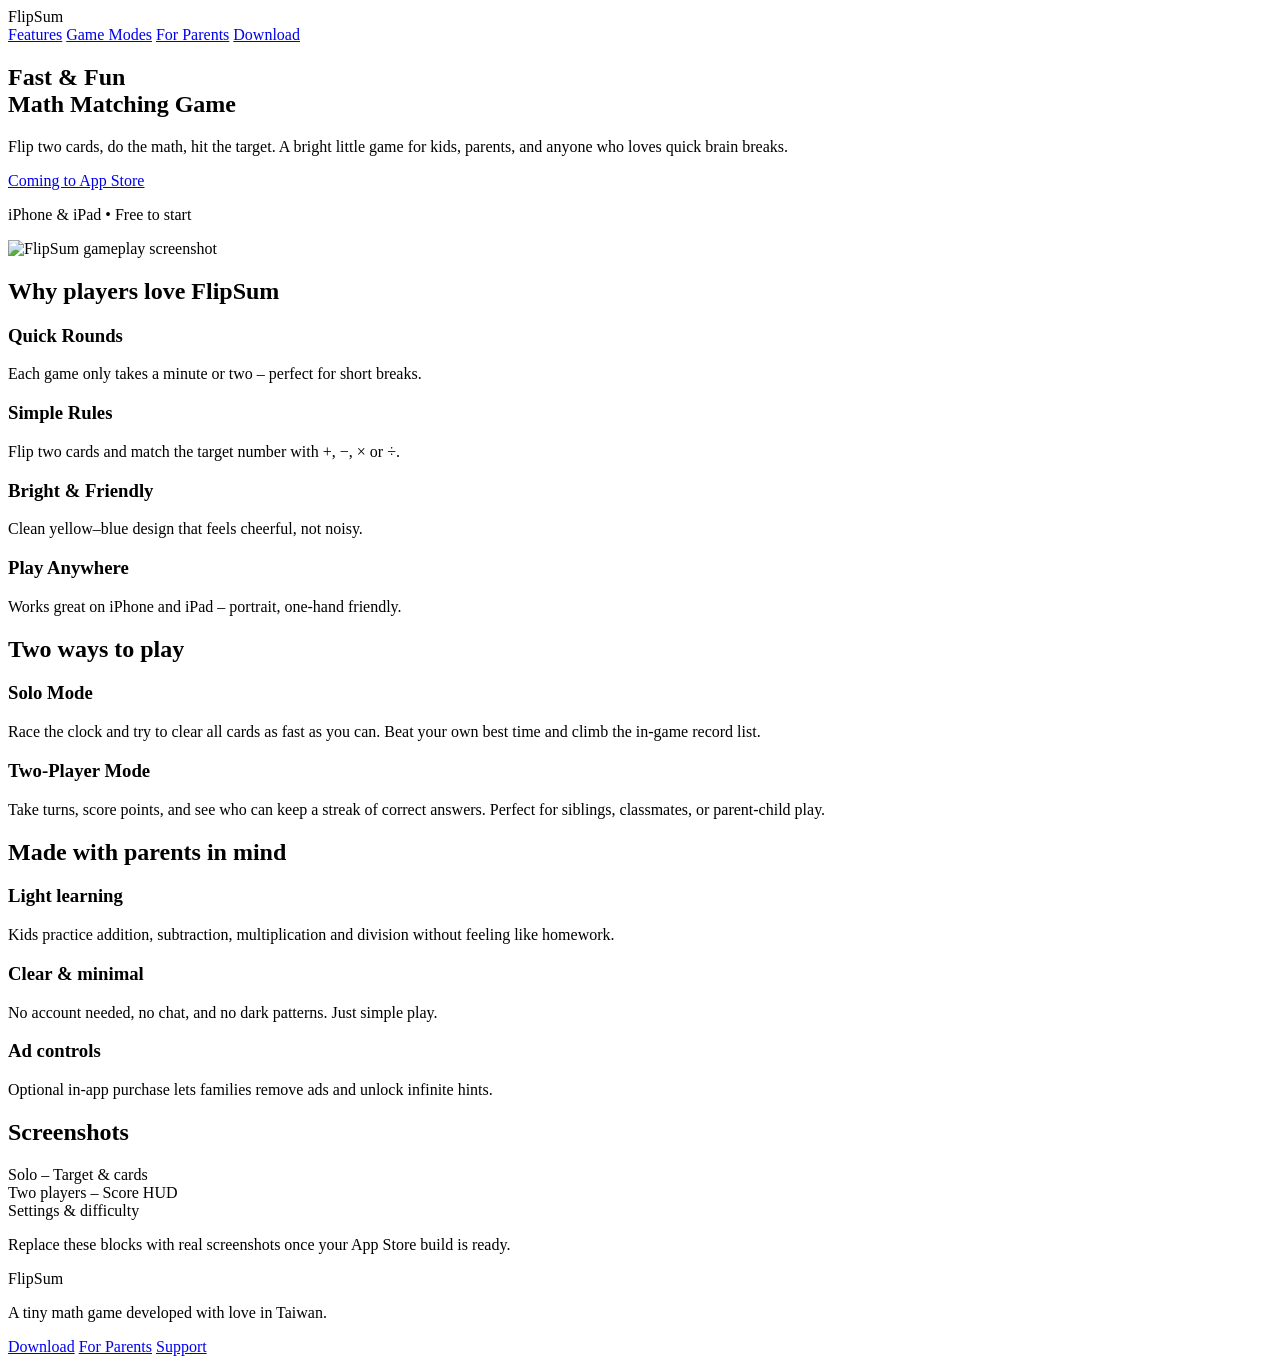
==== index.html @ 0a818617 "Create  index.html" ====
<!DOCTYPE html>
<html lang="en">
<head>
  <meta charset="UTF-8" />
  <title>FlipSum – Fast & Fun Math Game</title>
  <meta name="viewport" content="width=device-width, initial-scale=1.0" />
  <meta name="description"
        content="FlipSum is a bright, fast-paced math puzzle game. Match two cards to hit the target number. Play solo or challenge a friend!" />
  <link rel="stylesheet" href="styles.css" />
  <link rel="preconnect" href="https://fonts.googleapis.com">
  <link rel="preconnect" href="https://fonts.gstatic.com" crossorigin>
  <link href="https://fonts.googleapis.com/css2?family=Nunito:wght@600;700;800&display=swap" rel="stylesheet">
</head>
<body>
  <!-- 顶部導航 -->
  <header class="site-header">
    <div class="container header-inner">
      <div class="logo">FlipSum</div>
      <nav class="nav">
        <a href="#features">Features</a>
        <a href="#modes">Game Modes</a>
        <a href="#parents">For Parents</a>
        <a href="#download">Download</a>
      </nav>
    </div>
  </header>

  <!-- Hero 區 -->
  <section class="hero">
    <div class="container hero-inner">
      <div class="hero-text">
        <h1>Fast & Fun<br>Math Matching Game</h1>
        <p>
          Flip two cards, do the math, hit the target.  
          A bright little game for kids, parents, and anyone who loves quick brain breaks.
        </p>
        <div class="hero-ctas" id="download">
          <!-- 之後可以換成真的 App Store badge 圖片 -->
          <a class="btn-primary" href="#" aria-disabled="true">
            Coming to App Store
          </a>
          <p class="small-note">iPhone & iPad • Free to start</p>
        </div>
      </div>

      <!-- 手機截圖（之後把 src 換成你自己的圖） -->
      <div class="hero-phone">
        <div class="phone-frame">
          <img src="images/flipsum-iphone.png"
               alt="FlipSum gameplay screenshot" />
        </div>
      </div>
    </div>
  </section>

  <!-- Features 區 -->
  <section class="section" id="features">
    <div class="container">
      <h2 class="section-title">Why players love FlipSum</h2>
      <div class="features-grid">
        <div class="feature-card">
          <h3>Quick Rounds</h3>
          <p>Each game only takes a minute or two – perfect for short breaks.</p>
        </div>
        <div class="feature-card">
          <h3>Simple Rules</h3>
          <p>Flip two cards and match the target number with +, −, × or ÷.</p>
        </div>
        <div class="feature-card">
          <h3>Bright & Friendly</h3>
          <p>Clean yellow–blue design that feels cheerful, not noisy.</p>
        </div>
        <div class="feature-card">
          <h3>Play Anywhere</h3>
          <p>Works great on iPhone and iPad – portrait, one-hand friendly.</p>
        </div>
      </div>
    </div>
  </section>

  <!-- 模式區 -->
  <section class="section section-alt" id="modes">
    <div class="container">
      <h2 class="section-title">Two ways to play</h2>
      <div class="modes-grid">
        <div class="mode-card">
          <h3>Solo Mode</h3>
          <p>
            Race the clock and try to clear all cards as fast as you can.
            Beat your own best time and climb the in-game record list.
          </p>
        </div>
        <div class="mode-card">
          <h3>Two-Player Mode</h3>
          <p>
            Take turns, score points, and see who can keep a streak of correct answers.
            Perfect for siblings, classmates, or parent-child play.
          </p>
        </div>
      </div>
    </div>
  </section>

  <!-- For Parents 區 -->
  <section class="section" id="parents">
    <div class="container">
      <h2 class="section-title">Made with parents in mind</h2>
      <div class="parents-grid">
        <div class="parent-card">
          <h3>Light learning</h3>
          <p>Kids practice addition, subtraction, multiplication and division without feeling like homework.</p>
        </div>
        <div class="parent-card">
          <h3>Clear & minimal</h3>
          <p>No account needed, no chat, and no dark patterns. Just simple play.</p>
        </div>
        <div class="parent-card">
          <h3>Ad controls</h3>
          <p>Optional in-app purchase lets families remove ads and unlock infinite hints.</p>
        </div>
      </div>
    </div>
  </section>

  <!-- 截圖區（之後放多張） -->
  <section class="section section-alt">
    <div class="container">
      <h2 class="section-title">Screenshots</h2>
      <div class="screenshots-grid">
        <div class="screenshot-placeholder">Solo – Target & cards</div>
        <div class="screenshot-placeholder">Two players – Score HUD</div>
        <div class="screenshot-placeholder">Settings & difficulty</div>
      </div>
      <p class="small-note">
        Replace these blocks with real screenshots once your App Store build is ready.
      </p>
    </div>
  </section>

  <!-- Footer -->
  <footer class="site-footer">
    <div class="container footer-inner">
      <div>
        <div class="logo footer-logo">FlipSum</div>
        <p class="footer-text">A tiny math game developed with love in Taiwan.</p>
      </div>
      <div class="footer-links">
        <a href="#download">Download</a>
        <a href="#parents">For Parents</a>
        <a href="mailto:contact@example.com">Support</a>
      </div>
    </div>
  </footer>
</body>
</html>
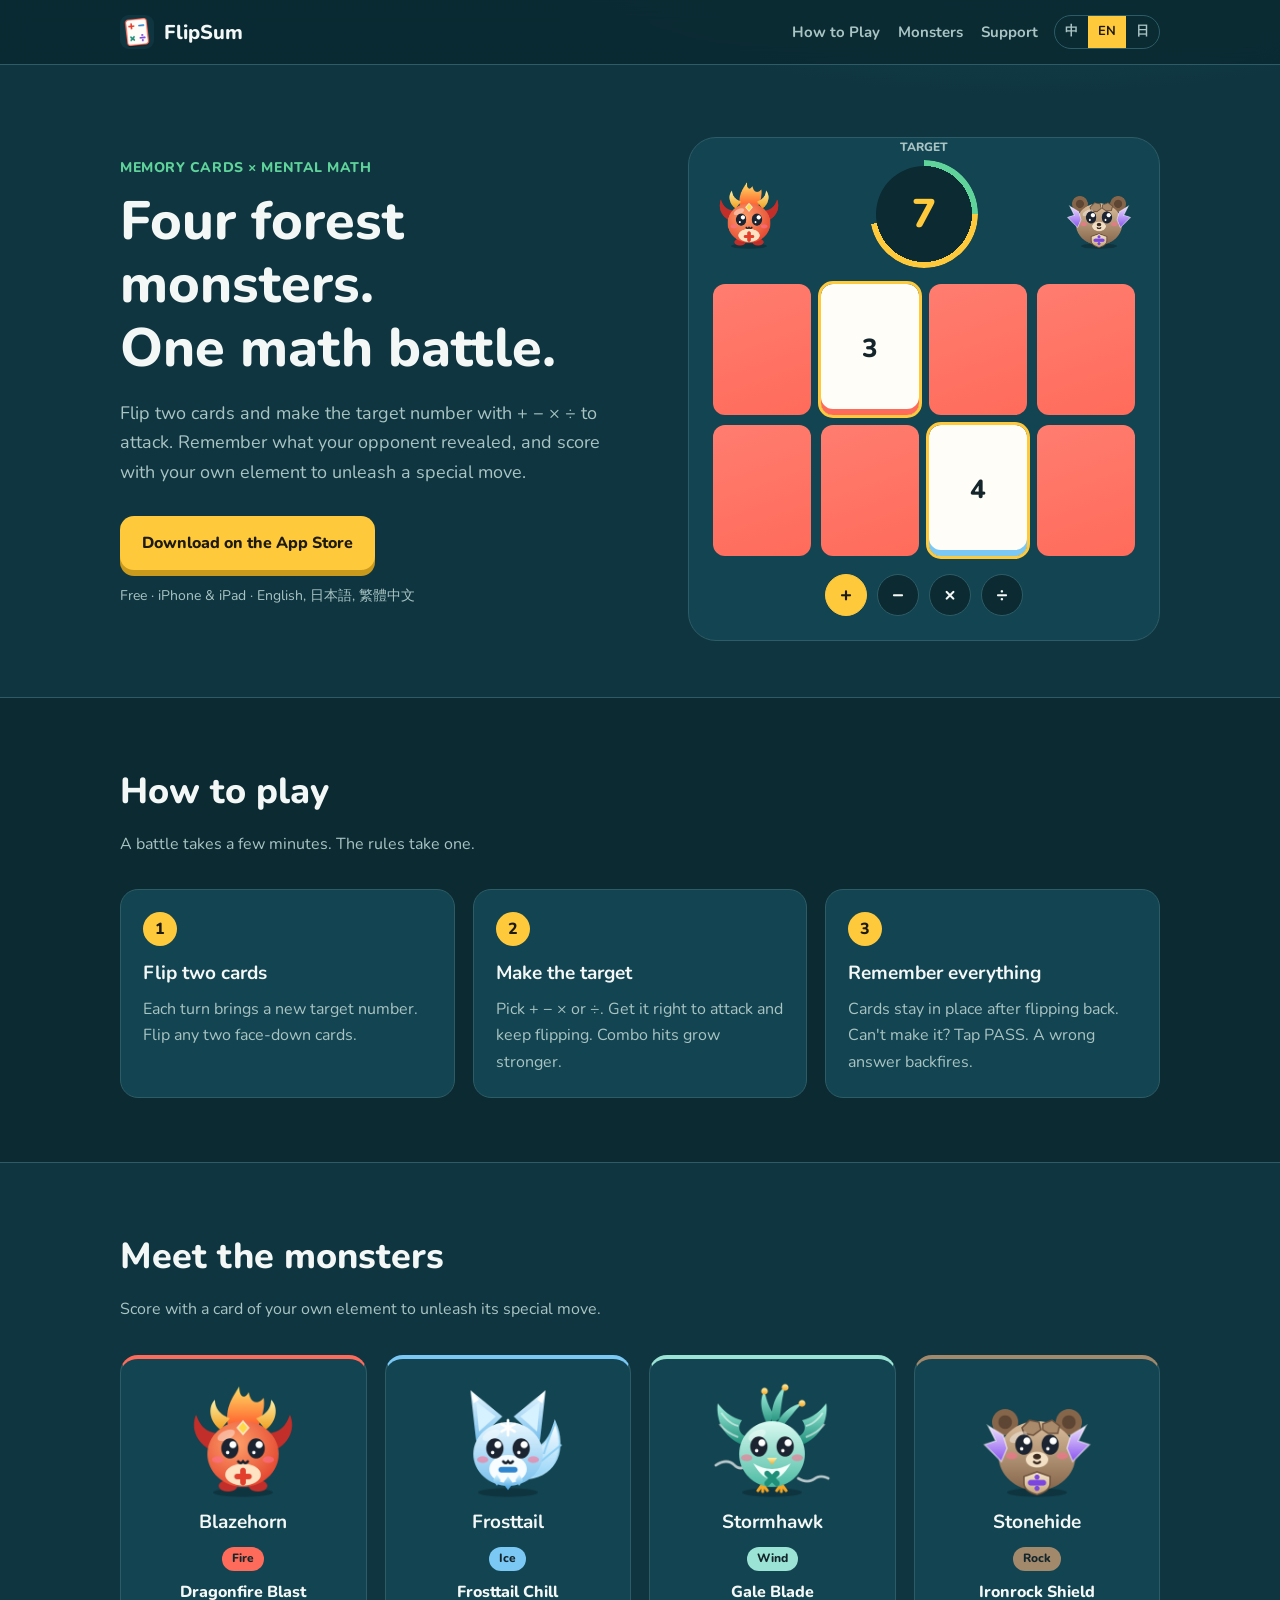
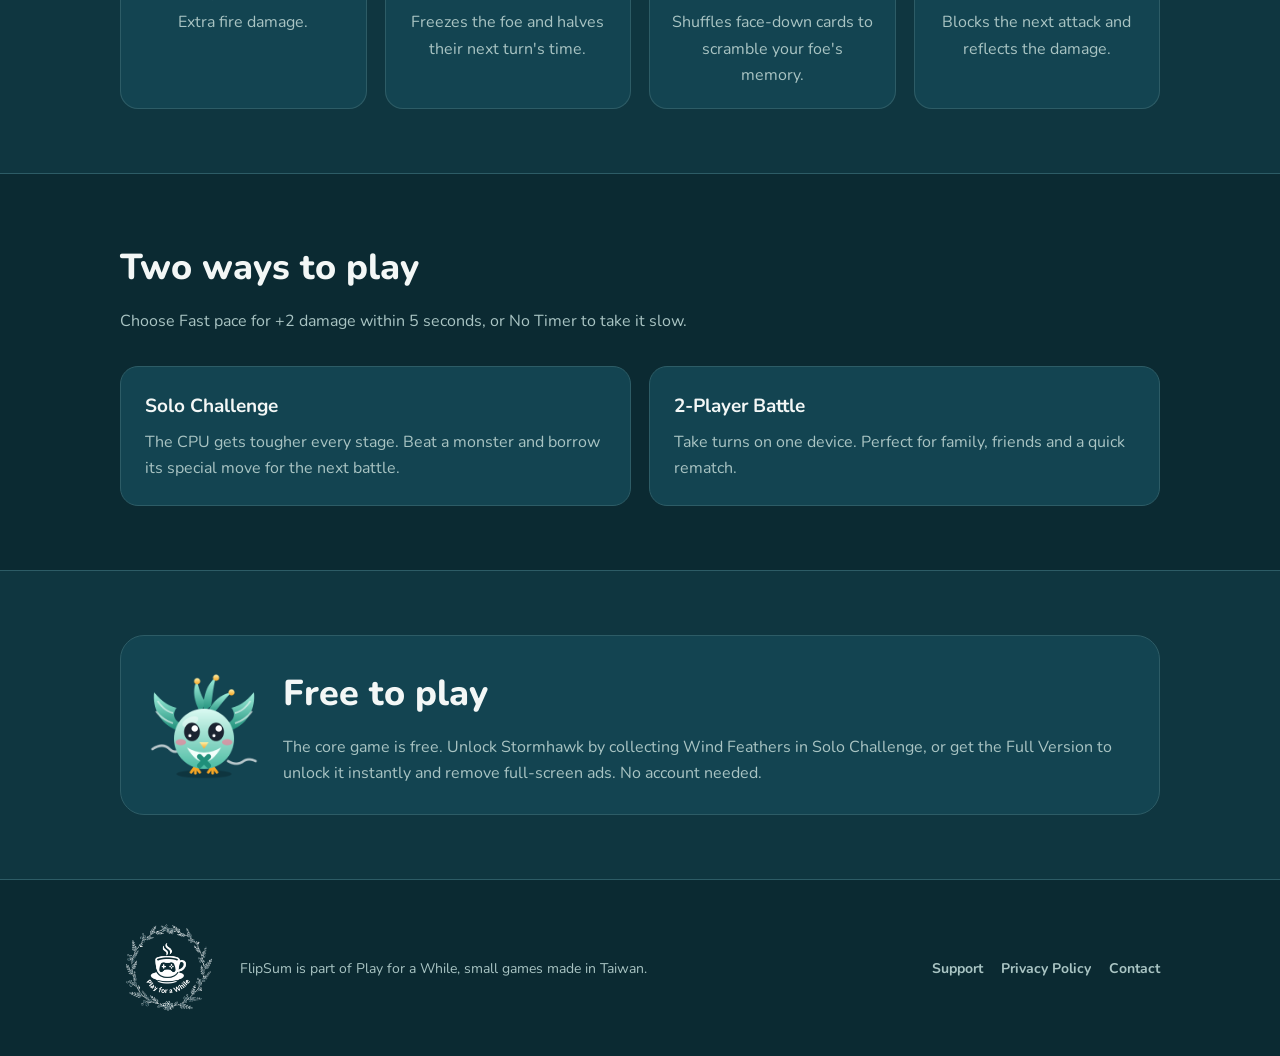
==== commit 6459b01f: "Redesign site for FlipSum monster battle: home, privacy, support in zh/en/ja Co-Authored-By: Claude " ====
--- a/index.html
+++ b/index.html
@@ -2,154 +2,166 @@
 <html lang="en">
 <head>
   <meta charset="UTF-8" />
-  <title>FlipSum – Fast & Fun Math Game</title>
   <meta name="viewport" content="width=device-width, initial-scale=1.0" />
-  <meta name="description"
-        content="FlipSum is a bright, fast-paced math puzzle game. Match two cards to hit the target number. Play solo or challenge a friend!" />
+  <title data-i="home.title">FlipSum: Monster Math Battle</title>
+  <meta name="description" content="Four monsters of the Enchanted Forest settle it with math. Flip two cards, make the target number with + − × ÷, and attack! Free on iPhone and iPad." />
+  <meta property="og:title" content="FlipSum: Monster Math Battle" />
+  <meta property="og:description" content="Memory cards meet mental math. Free on iPhone and iPad." />
+  <meta property="og:image" content="https://ezio1983.github.io/flipsum-site/img/icon-512.png" />
+  <meta property="og:type" content="website" />
+  <link rel="icon" type="image/png" href="img/favicon.png" />
+  <link rel="apple-touch-icon" href="img/icon-180.png" />
+  <link rel="preconnect" href="https://fonts.googleapis.com" />
+  <link rel="preconnect" href="https://fonts.gstatic.com" crossorigin />
+  <link href="https://fonts.googleapis.com/css2?family=Nunito:wght@600;700;800&display=swap" rel="stylesheet" />
   <link rel="stylesheet" href="styles.css" />
-  <link rel="preconnect" href="https://fonts.googleapis.com">
-  <link rel="preconnect" href="https://fonts.gstatic.com" crossorigin>
-  <link href="https://fonts.googleapis.com/css2?family=Nunito:wght@600;700;800&display=swap" rel="stylesheet">
 </head>
 <body>
-  <!-- 顶部導航 -->
   <header class="site-header">
     <div class="container header-inner">
-      <div class="logo">FlipSum</div>
+      <a class="brand" href="index.html"><img src="img/icon-180.png" alt="" />FlipSum</a>
       <nav class="nav">
-        <a href="#features">Features</a>
-        <a href="#modes">Game Modes</a>
-        <a href="#parents">For Parents</a>
-        <a href="#download">Download</a>
+        <a href="#how" data-i="nav.how">How to Play</a>
+        <a href="#monsters" data-i="nav.monsters">Monsters</a>
+        <a href="support.html" data-i="nav.support">Support</a>
       </nav>
+      <div class="lang" role="group" aria-label="Language">
+        <button data-lang="zh">中</button><button data-lang="en">EN</button><button data-lang="ja">日</button>
+      </div>
     </div>
   </header>
 
-  <!-- Hero 區 -->
-  <section class="hero">
-    <div class="container hero-inner">
-      <div class="hero-text">
-        <h1>Fast & Fun<br>Math Matching Game</h1>
-        <p>
-          Flip two cards, do the math, hit the target.  
-          A bright little game for kids, parents, and anyone who loves quick brain breaks.
-        </p>
-        <div class="hero-ctas" id="download">
-          <!-- 之後可以換成真的 App Store badge 圖片 -->
-          <a class="btn-primary" href="#" aria-disabled="true">
-            Coming to App Store
-          </a>
-          <p class="small-note">iPhone & iPad • Free to start</p>
+  <main>
+    <section class="hero">
+      <div class="container hero-inner">
+        <div>
+          <p class="eyebrow" data-i="hero.eyebrow">MEMORY CARDS × MENTAL MATH</p>
+          <h1 data-ih="hero.h1">Four forest monsters.<br>One math battle.</h1>
+          <p class="lead" data-i="hero.lead">Flip two cards and make the target number with + − × ÷ to attack. Remember what your opponent revealed, and score with your own element to unleash a special move.</p>
+          <div class="ctas">
+            <a class="store-link" href="https://apps.apple.com/app/id6755813189">
+              <img class="store-badge" src="img/badge-en.svg" alt="Download on the App Store" hidden />
+              <span class="btn btn-primary" data-i="hero.cta">Download on the App Store</span>
+            </a>
+          </div>
+          <p class="note" data-i="hero.note">Free · iPhone &amp; iPad · English, 日本語, 繁體中文</p>
+        </div>
+
+        <div class="board" aria-hidden="true">
+          <div class="board-top">
+            <img src="img/monster_fire.png" alt="" />
+            <div class="orb"><span class="orb-label" data-i="board.target">TARGET</span>7</div>
+            <img src="img/monster_rock.png" alt="" />
+          </div>
+          <div class="cards">
+            <div class="c"></div><div class="c up fire">3</div><div class="c"></div><div class="c"></div>
+            <div class="c"></div><div class="c"></div><div class="c up ice">4</div><div class="c"></div>
+          </div>
+          <div class="board-ops"><span class="on">+</span><span>−</span><span>×</span><span>÷</span></div>
         </div>
       </div>
+    </section>
 
-      <!-- 手機截圖（之後把 src 換成你自己的圖） -->
-      <div class="hero-phone">
-        <div class="phone-frame">
-          <img src="images/flipsum-iphone.png"
-               alt="FlipSum gameplay screenshot" />
+    <section class="section section-alt" id="how">
+      <div class="container">
+        <h2 data-i="how.h2">How to play</h2>
+        <p class="section-lead" data-i="how.lead">A battle takes a few minutes. The rules take one.</p>
+        <div class="steps">
+          <div class="step">
+            <h3 data-i="how.1.h">Flip two cards</h3>
+            <p data-i="how.1.p">Each turn brings a new target number. Flip any two face-down cards.</p>
+          </div>
+          <div class="step">
+            <h3 data-i="how.2.h">Make the target</h3>
+            <p data-i="how.2.p">Pick + − × or ÷. Get it right to attack and keep flipping. Combo hits grow stronger.</p>
+          </div>
+          <div class="step">
+            <h3 data-i="how.3.h">Remember everything</h3>
+            <p data-i="how.3.p">Cards stay in place after flipping back. Can't make it? Tap PASS. A wrong answer backfires.</p>
+          </div>
         </div>
       </div>
-    </div>
-  </section>
+    </section>
 
-  <!-- Features 區 -->
-  <section class="section" id="features">
-    <div class="container">
-      <h2 class="section-title">Why players love FlipSum</h2>
-      <div class="features-grid">
-        <div class="feature-card">
-          <h3>Quick Rounds</h3>
-          <p>Each game only takes a minute or two – perfect for short breaks.</p>
-        </div>
-        <div class="feature-card">
-          <h3>Simple Rules</h3>
-          <p>Flip two cards and match the target number with +, −, × or ÷.</p>
-        </div>
-        <div class="feature-card">
-          <h3>Bright & Friendly</h3>
-          <p>Clean yellow–blue design that feels cheerful, not noisy.</p>
-        </div>
-        <div class="feature-card">
-          <h3>Play Anywhere</h3>
-          <p>Works great on iPhone and iPad – portrait, one-hand friendly.</p>
+    <section class="section" id="monsters">
+      <div class="container">
+        <h2 data-i="mon.h2">Meet the monsters</h2>
+        <p class="section-lead" data-i="mon.lead">Score with a card of your own element to unleash its special move.</p>
+        <div class="monsters">
+          <div class="monster" style="--el: var(--fire)">
+            <img src="img/monster_fire.png" alt="" />
+            <h3 data-i="mon.fire.n">Blazehorn</h3>
+            <span class="el" data-i="el.fire">Fire</span>
+            <p class="skill" data-i="mon.fire.s">Dragonfire Blast</p>
+            <p data-i="mon.fire.d">Extra fire damage.</p>
+          </div>
+          <div class="monster" style="--el: var(--ice)">
+            <img src="img/monster_ice.png" alt="" />
+            <h3 data-i="mon.ice.n">Frosttail</h3>
+            <span class="el" data-i="el.ice">Ice</span>
+            <p class="skill" data-i="mon.ice.s">Frosttail Chill</p>
+            <p data-i="mon.ice.d">Freezes the foe and halves their next turn's time.</p>
+          </div>
+          <div class="monster" style="--el: var(--wind)">
+            <img src="img/monster_wind.png" alt="" />
+            <h3 data-i="mon.wind.n">Stormhawk</h3>
+            <span class="el" data-i="el.wind">Wind</span>
+            <p class="skill" data-i="mon.wind.s">Gale Blade</p>
+            <p data-i="mon.wind.d">Shuffles face-down cards to scramble your foe's memory.</p>
+          </div>
+          <div class="monster" style="--el: var(--rock)">
+            <img src="img/monster_rock.png" alt="" />
+            <h3 data-i="mon.rock.n">Stonehide</h3>
+            <span class="el" data-i="el.rock">Rock</span>
+            <p class="skill" data-i="mon.rock.s">Ironrock Shield</p>
+            <p data-i="mon.rock.d">Blocks the next attack and reflects the damage.</p>
+          </div>
         </div>
       </div>
-    </div>
-  </section>
+    </section>
 
-  <!-- 模式區 -->
-  <section class="section section-alt" id="modes">
-    <div class="container">
-      <h2 class="section-title">Two ways to play</h2>
-      <div class="modes-grid">
-        <div class="mode-card">
-          <h3>Solo Mode</h3>
-          <p>
-            Race the clock and try to clear all cards as fast as you can.
-            Beat your own best time and climb the in-game record list.
-          </p>
-        </div>
-        <div class="mode-card">
-          <h3>Two-Player Mode</h3>
-          <p>
-            Take turns, score points, and see who can keep a streak of correct answers.
-            Perfect for siblings, classmates, or parent-child play.
-          </p>
+    <section class="section section-alt">
+      <div class="container">
+        <h2 data-i="modes.h2">Two ways to play</h2>
+        <p class="section-lead" data-i="modes.lead">Choose Fast pace for +2 damage within 5 seconds, or No Timer to take it slow.</p>
+        <div class="modes">
+          <div class="mode">
+            <h3 data-i="modes.solo.h">Solo Challenge</h3>
+            <p data-i="modes.solo.p">The CPU gets tougher every stage. Beat a monster and borrow its special move for the next battle.</p>
+          </div>
+          <div class="mode">
+            <h3 data-i="modes.duo.h">2-Player Battle</h3>
+            <p data-i="modes.duo.p">Take turns on one device. Perfect for family, friends and a quick rematch.</p>
+          </div>
         </div>
       </div>
-    </div>
-  </section>
+    </section>
 
-  <!-- For Parents 區 -->
-  <section class="section" id="parents">
-    <div class="container">
-      <h2 class="section-title">Made with parents in mind</h2>
-      <div class="parents-grid">
-        <div class="parent-card">
-          <h3>Light learning</h3>
-          <p>Kids practice addition, subtraction, multiplication and division without feeling like homework.</p>
-        </div>
-        <div class="parent-card">
-          <h3>Clear & minimal</h3>
-          <p>No account needed, no chat, and no dark patterns. Just simple play.</p>
-        </div>
-        <div class="parent-card">
-          <h3>Ad controls</h3>
-          <p>Optional in-app purchase lets families remove ads and unlock infinite hints.</p>
+    <section class="section">
+      <div class="container">
+        <div class="free">
+          <img src="img/monster_wind.png" alt="" />
+          <div>
+            <h2 data-i="free.h2">Free to play</h2>
+            <p data-i="free.p">The core game is free. Unlock Stormhawk by collecting Wind Feathers in Solo Challenge, or get the Full Version to unlock it instantly and remove full-screen ads. No account needed.</p>
+          </div>
         </div>
       </div>
-    </div>
-  </section>
+    </section>
+  </main>
 
-  <!-- 截圖區（之後放多張） -->
-  <section class="section section-alt">
-    <div class="container">
-      <h2 class="section-title">Screenshots</h2>
-      <div class="screenshots-grid">
-        <div class="screenshot-placeholder">Solo – Target & cards</div>
-        <div class="screenshot-placeholder">Two players – Score HUD</div>
-        <div class="screenshot-placeholder">Settings & difficulty</div>
-      </div>
-      <p class="small-note">
-        Replace these blocks with real screenshots once your App Store build is ready.
-      </p>
-    </div>
-  </section>
-
-  <!-- Footer -->
   <footer class="site-footer">
     <div class="container footer-inner">
-      <div>
-        <div class="logo footer-logo">FlipSum</div>
-        <p class="footer-text">A tiny math game developed with love in Taiwan.</p>
-      </div>
-      <div class="footer-links">
-        <a href="#download">Download</a>
-        <a href="#parents">For Parents</a>
-        <a href="mailto:contact@example.com">Support</a>
-      </div>
+      <img src="img/pfaw.png" alt="Play for a While" />
+      <p class="footer-text" data-i="footer.text">FlipSum is part of Play for a While, small games made in Taiwan.</p>
+      <nav class="footer-links">
+        <a href="support.html" data-i="nav.support">Support</a>
+        <a href="privacy.html" data-i="nav.privacy">Privacy Policy</a>
+        <a href="mailto:eziojobs01@gmail.com" data-i="nav.contact">Contact</a>
+      </nav>
     </div>
   </footer>
+
+  <script src="i18n.js"></script>
 </body>
 </html>
--- a/styles.css
+++ b/styles.css
@@ -0,0 +1,192 @@
+:root {
+  --bg: #0F3640;
+  --bg2: #0B2A32;
+  --panel: #134451;
+  --border: #2D5C66;
+  --ink: #F3F7F6;
+  --mute: #A9C4C3;
+  --card: #FFFDF8;
+  --card-ink: #14262B;
+  --accent: #FFC93C;
+  --accent-ink: #1D1A10;
+  --coral: #FF6B5B;
+  --good: #5FD39A;
+  --fire: #FF6B5B;
+  --ice: #7CC8F5;
+  --wind: #9BE3D4;
+  --rock: #A3896C;
+  --radius: 18px;
+  --max: 1040px;
+}
+
+* { box-sizing: border-box; }
+[hidden] { display: none !important; }
+
+html { scroll-behavior: smooth; }
+
+body {
+  margin: 0;
+  background: radial-gradient(1200px 600px at 80% -10%, #1A5361 0%, transparent 60%), var(--bg);
+  color: var(--ink);
+  font-family: "Nunito", -apple-system, BlinkMacSystemFont, "PingFang TC", "Hiragino Sans", "Noto Sans TC", "Noto Sans JP", "Segoe UI", sans-serif;
+  line-height: 1.65;
+  -webkit-font-smoothing: antialiased;
+}
+
+a { color: var(--accent); }
+img { max-width: 100%; display: block; }
+
+.container { width: min(var(--max), 100% - 40px); margin-inline: auto; }
+
+/* Header */
+.site-header {
+  position: sticky; top: 0; z-index: 10;
+  background: rgba(11, 42, 50, 0.88);
+  backdrop-filter: blur(10px);
+  -webkit-backdrop-filter: blur(10px);
+  border-bottom: 1px solid var(--border);
+}
+.header-inner { display: flex; align-items: center; gap: 16px; height: 64px; }
+.brand { display: flex; align-items: center; gap: 10px; color: var(--ink); text-decoration: none; font-weight: 800; font-size: 20px; }
+.brand img { width: 34px; height: 34px; border-radius: 9px; }
+.nav { display: flex; gap: 18px; margin-left: auto; }
+.nav a { color: var(--mute); text-decoration: none; font-weight: 700; font-size: 15px; }
+.nav a:hover, .nav a[aria-current="page"] { color: var(--ink); }
+.lang { display: flex; border: 1px solid var(--border); border-radius: 999px; overflow: hidden; }
+.lang button {
+  background: none; border: 0; color: var(--mute); font: inherit; font-weight: 700; font-size: 13px;
+  padding: 5px 10px; cursor: pointer;
+}
+.lang button[aria-pressed="true"] { background: var(--accent); color: var(--accent-ink); }
+
+/* Hero */
+.hero { padding: 72px 0 56px; }
+.hero-inner { display: grid; grid-template-columns: 1.1fr 1fr; gap: 48px; align-items: center; }
+.eyebrow { color: var(--good); font-weight: 800; letter-spacing: .04em; font-size: 14px; margin: 0 0 10px; }
+h1 { font-size: clamp(28px, 7.6vw, 54px); line-height: 1.18; margin: 0 0 18px; font-weight: 800; word-break: auto-phrase; }
+.lead { color: var(--mute); font-size: 18px; margin: 0 0 28px; max-width: 34em; }
+.ctas { display: flex; flex-wrap: wrap; gap: 12px; align-items: center; }
+.btn {
+  display: inline-flex; align-items: center; gap: 10px;
+  padding: 14px 22px; border-radius: 14px; font-weight: 800; text-decoration: none; font-size: 16px;
+}
+.btn-primary { background: var(--accent); color: var(--accent-ink); box-shadow: 0 6px 0 #C99A1C; }
+.btn-primary:hover { transform: translateY(1px); box-shadow: 0 5px 0 #C99A1C; }
+.btn-ghost { border: 1px solid var(--border); color: var(--ink); }
+.store-link { display: inline-flex; text-decoration: none; }
+.store-badge { height: 54px; width: auto; }
+.note { color: var(--mute); font-size: 14px; margin-top: 14px; }
+
+/* Hero board illustration */
+.board {
+  background: var(--panel); border: 1px solid var(--border); border-radius: 28px;
+  padding: 28px 24px 24px; position: relative;
+}
+.board-top { display: flex; align-items: center; justify-content: space-between; gap: 10px; margin-bottom: 22px; }
+.board-top img { width: 72px; height: 72px; }
+.orb {
+  width: 96px; height: 96px; border-radius: 50%;
+  display: grid; place-items: center; position: relative;
+  background: var(--bg2); font-size: 40px; font-weight: 800; color: var(--accent);
+}
+.orb::before {
+  content: ""; position: absolute; inset: -6px; border-radius: 50%;
+  background: conic-gradient(var(--good) 0 25%, var(--accent) 25% 72%, transparent 72%);
+  -webkit-mask: radial-gradient(farthest-side, transparent calc(100% - 6px), #000 calc(100% - 6px));
+          mask: radial-gradient(farthest-side, transparent calc(100% - 6px), #000 calc(100% - 6px));
+}
+.orb-label { position: absolute; top: -28px; font-size: 12px; color: var(--mute); font-weight: 800; }
+.cards { display: grid; grid-template-columns: repeat(4, 1fr); gap: 10px; }
+.c {
+  aspect-ratio: 3 / 4; border-radius: 12px; display: grid; place-items: center;
+  font-size: 26px; font-weight: 800;
+  background: linear-gradient(160deg, #FF7D6F, var(--coral));
+}
+.c.up { background: var(--card); color: var(--card-ink); outline: 3px solid var(--accent); }
+.c.fire { box-shadow: inset 0 -6px 0 var(--fire); }
+.c.ice { box-shadow: inset 0 -6px 0 var(--ice); }
+.board-ops { display: flex; justify-content: center; gap: 10px; margin-top: 18px; }
+.board-ops span {
+  width: 42px; height: 42px; border-radius: 50%; display: grid; place-items: center;
+  background: var(--bg2); border: 1px solid var(--border); font-weight: 800; font-size: 20px;
+}
+.board-ops span.on { background: var(--accent); color: var(--accent-ink); border-color: var(--accent); }
+
+/* Sections */
+.section { padding: 64px 0; }
+.section-alt { background: var(--bg2); border-block: 1px solid var(--border); }
+h2 { font-size: clamp(26px, 3.4vw, 36px); margin: 0 0 10px; font-weight: 800; }
+.section-lead { color: var(--mute); margin: 0 0 32px; max-width: 40em; }
+
+.steps { display: grid; grid-template-columns: repeat(3, 1fr); gap: 18px; counter-reset: s; }
+.step { background: var(--panel); border: 1px solid var(--border); border-radius: var(--radius); padding: 22px; }
+.step::before {
+  counter-increment: s; content: counter(s);
+  display: grid; place-items: center; width: 34px; height: 34px; border-radius: 50%;
+  background: var(--accent); color: var(--accent-ink); font-weight: 800; margin-bottom: 12px;
+}
+.step h3, .monster h3, .mode h3 { margin: 0 0 6px; font-size: 19px; }
+.step p, .monster p, .mode p { margin: 0; color: var(--mute); }
+
+.monsters { display: grid; grid-template-columns: repeat(4, 1fr); gap: 18px; }
+.monster {
+  background: var(--panel); border: 1px solid var(--border); border-radius: var(--radius);
+  padding: 20px; text-align: center; border-top: 4px solid var(--el);
+}
+.monster img { width: 120px; height: 120px; margin: 0 auto 8px; }
+.el {
+  display: inline-block; font-size: 12px; font-weight: 800; padding: 2px 10px; border-radius: 999px;
+  background: var(--el); color: var(--card-ink); margin-bottom: 8px;
+}
+.skill { color: var(--ink) !important; font-weight: 800; margin-bottom: 4px !important; }
+
+.modes { display: grid; grid-template-columns: repeat(2, 1fr); gap: 18px; }
+.mode { background: var(--panel); border: 1px solid var(--border); border-radius: var(--radius); padding: 24px; }
+
+.free {
+  display: grid; grid-template-columns: auto 1fr; gap: 24px; align-items: center;
+  background: var(--panel); border: 1px solid var(--border); border-radius: 24px; padding: 28px;
+}
+.free img { width: 110px; height: 110px; }
+.free p { margin: 0; color: var(--mute); }
+
+/* Text pages */
+.page { padding: 56px 0 72px; }
+.page article { max-width: 760px; }
+.page h1 { font-size: clamp(30px, 4vw, 42px); }
+.page h2 { font-size: 22px; margin-top: 36px; }
+.page p, .page li { color: #D6E4E3; }
+.updated { color: var(--mute); font-size: 14px; }
+.faq details {
+  background: var(--panel); border: 1px solid var(--border); border-radius: 14px;
+  padding: 14px 18px; margin-bottom: 12px;
+}
+.faq summary { cursor: pointer; font-weight: 800; }
+.faq details p { margin: 10px 0 0; }
+.contact-box {
+  background: var(--panel); border: 1px solid var(--border); border-radius: var(--radius);
+  padding: 22px; margin: 24px 0 36px;
+}
+
+/* Footer */
+.site-footer { border-top: 1px solid var(--border); padding: 40px 0; background: var(--bg2); }
+.footer-inner { display: flex; align-items: center; gap: 24px; flex-wrap: wrap; }
+.footer-inner img { width: 96px; height: 96px; }
+.footer-text { color: var(--mute); font-size: 14px; margin: 0; }
+.footer-links { margin-left: auto; display: flex; gap: 18px; flex-wrap: wrap; }
+.footer-links a { color: var(--mute); text-decoration: none; font-weight: 700; font-size: 14px; }
+.footer-links a:hover { color: var(--ink); }
+
+@media (max-width: 860px) {
+  .hero { padding-top: 40px; }
+  .hero-inner { grid-template-columns: 1fr; }
+  .monsters { grid-template-columns: repeat(2, 1fr); }
+  .steps, .modes { grid-template-columns: 1fr; }
+  .nav { display: none; }
+  .lang { margin-left: auto; }
+}
+@media (max-width: 480px) {
+  .free { grid-template-columns: 1fr; text-align: center; }
+  .free img { margin: 0 auto; }
+  .monster img { width: 96px; height: 96px; }
+}
